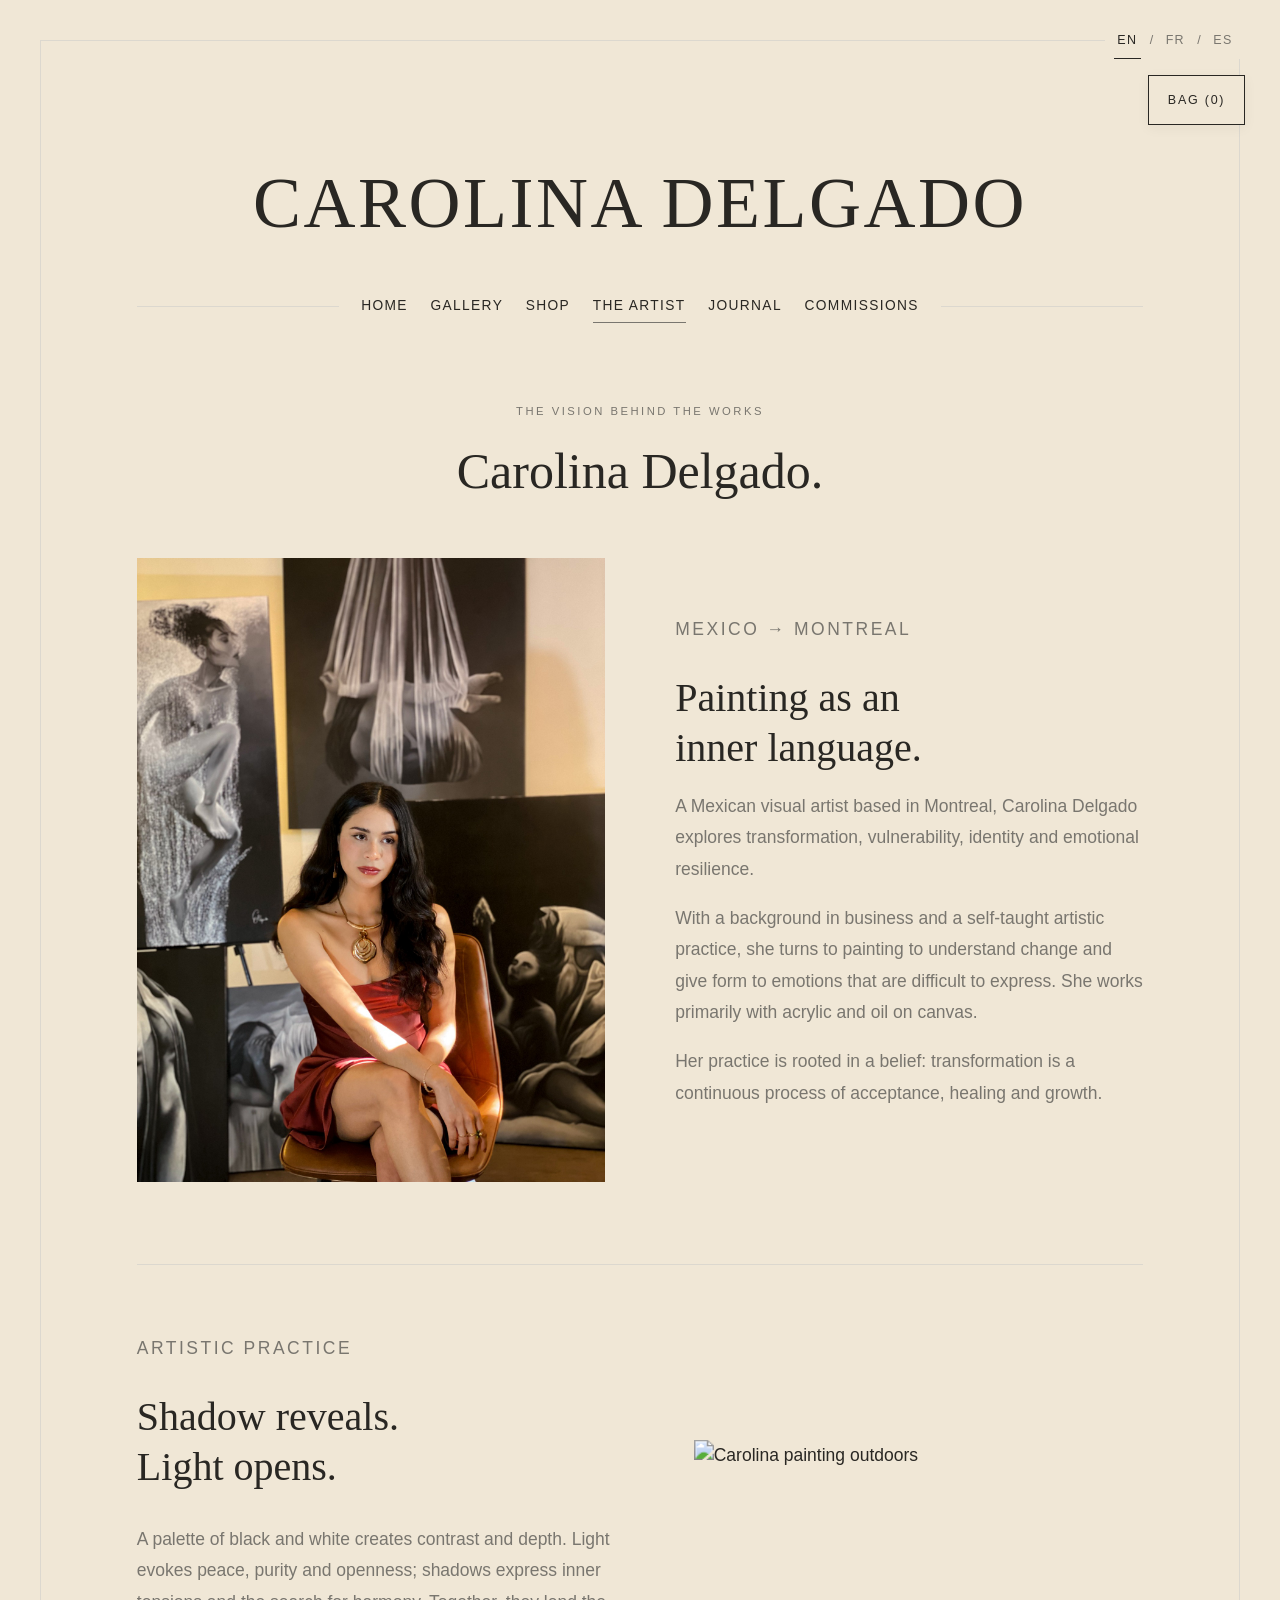
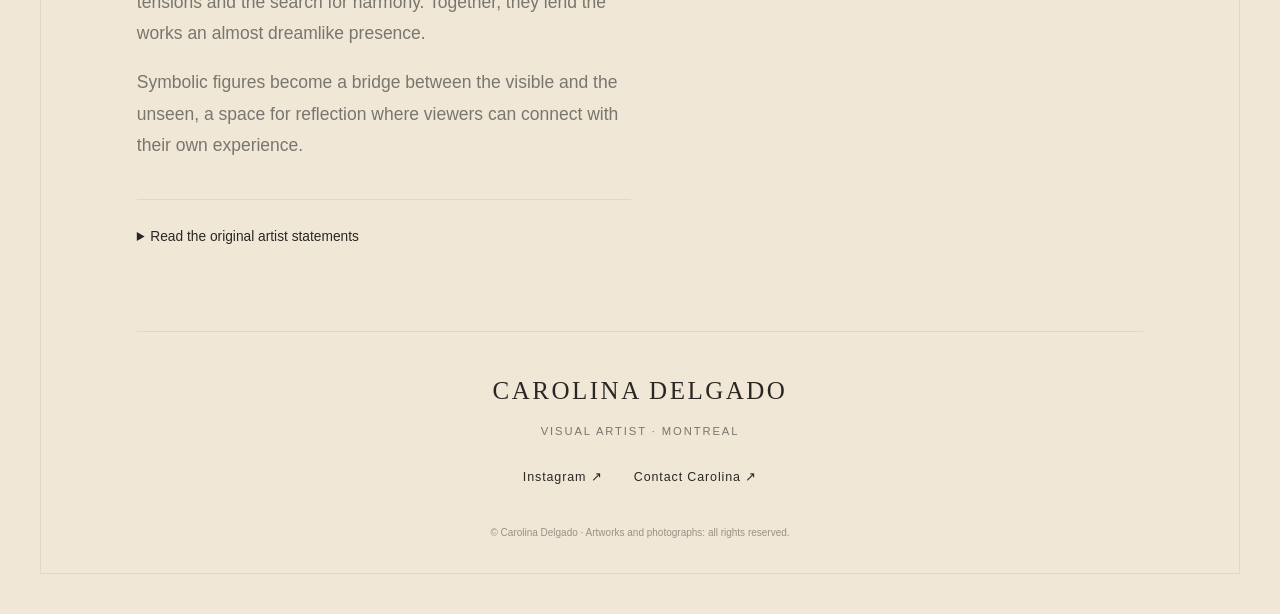
==== artiste.html @ ad7af61f "Add social sharing previews and CD favicon across the site" ====
<!doctype html><html lang="en"><head><meta charset="utf-8"><meta name="viewport" content="width=device-width,initial-scale=1"><meta name="description" content="Carolina Delgado, Mexican visual artist based in Montreal. Paintings, drawings and artworks exploring transformation, identity and light."><meta name="theme-color" content="#f6f4ee"><title>The artist · Carolina Delgado</title><link rel="stylesheet" href="style.css?v=larger3"><script src="i18n.js?v=es5"></script><script src="app.js?v=es5" defer></script><link rel="stylesheet" href="shop.css?v=global6"><script src="shop.js?v=global6" defer></script><link rel="icon" type="image/svg+xml" href="data:image/svg+xml,%3Csvg%20xmlns%3D%22http%3A%2F%2Fwww.w3.org%2F2000%2Fsvg%22%20viewBox%3D%220%200%2064%2064%22%3E%3Crect%20width%3D%2264%22%20height%3D%2264%22%20rx%3D%2212%22%20fill%3D%22%23f0e7d6%22%2F%3E%3Ctext%20x%3D%2232%22%20y%3D%2243%22%20text-anchor%3D%22middle%22%20font-family%3D%22Georgia%2Cserif%22%20font-size%3D%2231%22%20fill%3D%22%23292723%22%3ECD%3C%2Ftext%3E%3C%2Fsvg%3E"><link rel="canonical" href="https://zaboubob.github.io/Carolina-Delgado/artiste.html"><meta property="og:type" content="website"><meta property="og:site_name" content="Carolina Delgado"><meta property="og:title" content="The artist · Carolina Delgado"><meta property="og:description" content="Discover the paintings and artistic world of Carolina Delgado, a Mexican visual artist based in Montreal."><meta property="og:url" content="https://zaboubob.github.io/Carolina-Delgado/artiste.html"><meta property="og:image" content="https://zaboubob.github.io/Carolina-Delgado/assets/carolina-portrait.jpg"><meta property="og:image:secure_url" content="https://zaboubob.github.io/Carolina-Delgado/assets/carolina-portrait.jpg"><meta property="og:image:type" content="image/jpeg"><meta property="og:image:alt" content="Carolina Delgado surrounded by her paintings"><meta name="twitter:card" content="summary_large_image"><meta name="twitter:title" content="The artist · Carolina Delgado"><meta name="twitter:description" content="Discover the paintings and artistic world of Carolina Delgado, a Mexican visual artist based in Montreal."><meta name="twitter:image" content="https://zaboubob.github.io/Carolina-Delgado/assets/carolina-portrait.jpg"></head><body><div class="site-frame"><a class="skip" href="#main">Skip to content</a><header class="masthead"><div class="language-switch" role="group" aria-label="Language / Langue"><button type="button" data-language="en" lang="en" aria-pressed="true">EN</button><span aria-hidden="true">/</span><button type="button" data-language="fr" lang="fr" aria-pressed="false">FR</button><span aria-hidden="true">/</span><button type="button" data-language="es" lang="es" aria-pressed="false">ES</button></div><a class="brand" href="index.html">Carolina Delgado</a><nav aria-label="Main navigation"><a href="index.html">Home</a><a href="galerie.html">Gallery</a><a href="boutique.html">Shop</a><a href="artiste.html">The artist</a><a href="journal.html">Journal</a><a href="commandes.html">Commissions</a></nav></header><main id="main"><section class="page-heading"><p class="eyebrow">The vision behind the works</p><h1>Carolina <em>Delgado.</em></h1></section><section class="about"><img src="assets/carolina-portrait.jpg" alt="Carolina Delgado with her paintings" width="1536" height="2048"><div><p class="eyebrow">Mexico → Montreal</p><h2>Painting as an<br><em>inner language.</em></h2><p>A Mexican visual artist based in Montreal, Carolina Delgado explores transformation, vulnerability, identity and emotional resilience.</p><p>With a background in business and a self-taught artistic practice, she turns to painting to understand change and give form to emotions that are difficult to express. She works primarily with acrylic and oil on canvas.</p><p>Her practice is rooted in a belief: transformation is a continuous process of acceptance, healing and growth.</p></div></section><section class="statement artist-practice"><div class="practice-copy"><p class="eyebrow">Artistic practice</p><h2>Shadow reveals.<br><em>Light opens.</em></h2><p>A palette of black and white creates contrast and depth. Light evokes peace, purity and openness; shadows express inner tensions and the search for harmony. Together, they lend the works an almost dreamlike presence.</p><p>Symbolic figures become a bridge between the visible and the unseen, a space for reflection where viewers can connect with their own experience.</p><details><summary>Read the original artist statements</summary><p>I am a Mexican visual artist based in Montreal, Canada. My work explores themes of transformation, vulnerability, identity, and emotional resilience. Through symbolic figures and a restrained color palette, I seek to create spaces where emotion and introspection can exist without words. Although I studied business, I am a self-taught artist. Painting became my way of understanding change and giving form to emotions that are often difficult to express. Each piece is an exploration of the human experience, where symbolism becomes a bridge between the visible and the unseen. I work primarily with acrylic and oil on canvas, creating paintings that invite viewers to pause, reflect, and connect with their own inner journey. My practice is rooted in the belief that transformation is not a single moment, but a continuous process of acceptance, healing, and growth.</p><p>While I&#x27;ve explored various artistic mediums, I gravitate toward using a limited black-and-white palette, which allows me to create striking contrasts and a sense of visual depth through the interplay of shadows and light. This monochromatic approach gives my work an ethereal, almost dreamlike quality.<br><br>The intentional use of shadows in my paintings adds a layer of depth and conveys complex emotions. The light represents peace, purity, and sometimes openness, while the darker shades reflect an internal struggle and harmony. Together, these elements express profound emotional strength and sensitivity, exploring themes of identity, freedom, and self-acceptance.<br><br>Through this visual narrative, I invite reflection and emotional connection, enhancing the raw, honest beauty within each piece.</p></details></div><img class="practice-photo" src="assets/2e11e7071660e5bd1df300da87b18ff0.jpg" alt="Carolina painting outdoors" loading="lazy"></section></main><footer><a class="footer-signature" href="index.html">Carolina Delgado</a><p>Visual artist · Montreal</p><div><a href="https://www.instagram.com/artcarolinadeel/" target="_blank" rel="noopener noreferrer">Instagram ↗</a><a href="mailto:carolinadeelart@gmail.com">Contact Carolina ↗</a></div><small>© Carolina Delgado · Artworks and photographs: all rights reserved.</small></footer><dialog id="viewer"><button class="close" aria-label="Close">Close ×</button><div class="viewer-content"></div><div class="viewer-nav"><button id="prev" aria-label="Previous artwork">← Previous</button><button id="next" aria-label="Next artwork">Next →</button></div></dialog></div></body></html>
---- style.css ----
:root{--paper:#f0e7d6;--ink:#292723;--muted:#79766f;--line:#dcd8cf;--accent:#796f5f}*{box-sizing:border-box}html{scroll-behavior:smooth}body{margin:0;background:var(--paper);color:var(--ink);font:14px/1.8 Arial,Helvetica,sans-serif}.site-frame{max-width:1440px;margin:52px auto;border:1px solid var(--line);width:calc(100% - 104px)}a{color:inherit;text-decoration:none}a:hover{color:var(--accent)}button,input,textarea,select{font:inherit}button{cursor:pointer}img{display:block;max-width:100%}h1,h2,h3{font-family:Georgia,'Times New Roman',serif;font-weight:400;line-height:1.25;margin:0}h1{font-size:45px}h2{font-size:36px}h3{font-size:24px}em{font-style:normal}p{color:var(--muted)}a:focus-visible,button:focus-visible,input:focus-visible,textarea:focus-visible,select:focus-visible,summary:focus-visible{outline:2px solid var(--accent);outline-offset:5px}.masthead{position:relative;text-align:center;padding:77px 8% 32px}.brand{display:inline-block;font:clamp(32px,4.5vw,66px)/1.2 Georgia,serif;letter-spacing:2px;text-transform:uppercase}.masthead nav{display:flex;align-items:center;justify-content:center;gap:25px;margin:35px 0 0;font-size:10px;letter-spacing:1.1px;text-transform:uppercase;white-space:nowrap}.masthead nav:before,.masthead nav:after{content:'';height:1px;background:var(--line);flex:1;min-width:15px}.masthead nav a{padding:3px 0}.masthead nav a[aria-current]{border-bottom:1px solid var(--muted)}.language-switch{position:absolute;right:29px;top:18px;display:flex;align-items:center;gap:7px;color:var(--muted);font-size:10px}.language-switch button{background:transparent;color:var(--muted);border:0;padding:5px 3px;font-size:10px;letter-spacing:1px}.language-switch button[aria-pressed=true]{color:var(--ink);border-bottom:1px solid var(--ink)}.exhibition-hero{text-align:center;padding:6px 8% 65px}.exhibition-hero figure{margin:0 auto;max-width:650px}.featured-artwork{display:block;margin:auto}.featured-artwork img{width:100%;max-height:735px;object-fit:contain;object-position:center;transition:opacity .3s}.featured-artwork:hover img{opacity:.94}.exhibition-hero figcaption{margin-top:22px}.exhibition-hero h1{font-size:21px;text-transform:uppercase;letter-spacing:2px}.exhibition-hero figcaption p{font-size:10px;letter-spacing:1px;margin:6px 0 0}.exhibition-link{margin-top:35px}.exhibition-link>p{font-size:10px;text-transform:uppercase;letter-spacing:2.4px;margin:0 0 15px;color:var(--ink)}.button{display:inline-flex;align-items:center;justify-content:center;background:#eae4d8;border:1px solid var(--ink);color:var(--ink);padding:11px 28px;text-transform:uppercase;letter-spacing:1.4px;font-size:10px;min-height:43px;transition:background .2s}.button:hover{background:#ded5c4}.home-note{border-top:1px solid var(--line);padding:58px 25px 65px;text-align:center;max-width:850px;margin:auto}.home-note h2{max-width:580px;font-size:30px;margin:auto}.home-note>p:not(.eyebrow){max-width:510px;margin:20px auto 25px;font-size:12px}.eyebrow{text-transform:uppercase;letter-spacing:2px;font-size:9px;color:var(--muted);margin:0 0 22px}.text-link{font-size:10px;letter-spacing:1.3px;text-transform:uppercase;border-bottom:1px solid var(--line);padding-bottom:6px;display:inline-block}.page-heading{text-align:center;padding:30px 8% 45px}.page-heading .eyebrow{margin-bottom:15px}.page-heading h1{font-size:40px}.page-heading p:last-child{max-width:550px;margin:20px auto 0;font-size:12px}.section{padding:20px 8% 75px}.section-heading{display:flex;justify-content:space-between;align-items:end;gap:20px;margin-bottom:30px}.section-heading h2{font-size:28px}.section-heading>span{font-size:10px;text-transform:uppercase;letter-spacing:2px}.filters{display:flex;justify-content:center;gap:25px;flex-wrap:wrap;margin-bottom:30px}.filters button{background:none;border:0;border-bottom:1px solid transparent;color:var(--muted);padding:6px 0;text-transform:uppercase;letter-spacing:1.5px;font-size:10px}.filters button.active{color:var(--ink);border-color:var(--ink)}.gallery-label{text-align:center;font-size:9px;letter-spacing:1.7px;text-transform:uppercase;margin:0 0 45px}.art-grid{display:grid;grid-template-columns:repeat(3,minmax(0,1fr));gap:55px 35px}.art-card{margin:0;min-width:0}.art-image{width:100%;height:330px;padding:0;background:none;border:0;display:flex;align-items:center;justify-content:center}.art-image img{width:100%;height:100%;object-fit:contain;transition:opacity .3s}.art-image:hover img{opacity:.8}.art-card figcaption{text-align:center;padding:23px 0 20px;border-bottom:1px solid var(--line)}.art-card h3{font-size:15px;text-transform:uppercase;letter-spacing:.8px}.art-card p{font-size:10px;white-space:pre-line;margin:8px 0 0}.art-card .view{display:none}.about{display:grid;grid-template-columns:1fr 1fr;gap:7%;padding:0 8% 65px;align-items:center}.about img{width:100%}.about h2{font-size:32px}.about p{font-size:12px}.statement{border-top:1px solid var(--line);max-width:780px;margin:auto;padding:55px 25px 65px}.statement h2{font-size:32px;margin-bottom:25px}.statement p{font-size:12px}details{margin-top:30px;border-top:1px solid var(--line);padding-top:20px}summary{cursor:pointer;font-size:11px}.shop-grid{display:grid;grid-template-columns:repeat(3,1fr);gap:35px}.shop-grid article{border-top:1px solid var(--line);padding:24px 0}.shop-number{font:25px Georgia;color:#a39a8b}.shop-grid h2{font-size:26px;margin-top:25px}.shop-grid p{font-size:12px}.tag{font-size:9px;letter-spacing:1.8px;text-transform:uppercase;border:1px solid var(--line);padding:5px 10px;display:inline-block}.notice{text-align:center;border-top:1px solid var(--line);margin:45px auto 0;padding:40px 20px 0}.notice h2,.notice h3{font-size:28px}.notice p{font-size:12px;max-width:590px;margin:20px auto}.video-grid{display:grid;grid-template-columns:repeat(3,1fr);gap:25px}.video-grid figure{margin:0}.video-grid video{width:100%;max-height:480px;background:#20201c}.video-grid figcaption{text-align:center;font-size:10px;margin-top:12px;letter-spacing:1px}.contact-layout{display:grid;grid-template-columns:1fr 1fr;gap:8%;padding:0 8% 70px}.contact-layout h2{font-size:30px}.contact-layout p{font-size:12px}.contact-layout a{font-size:12px}.contact-layout small{font-size:10px}label{display:block;font-size:11px;margin-bottom:18px}input,textarea,select{display:block;width:100%;padding:11px;margin-top:7px;background:#ffffff44;border:1px solid var(--line);color:var(--ink);border-radius:0;font-size:12px}textarea{resize:vertical}.form-row{display:grid;grid-template-columns:1fr 1fr;gap:15px}.form-help,#form-status{font-size:10px!important}.skip{position:fixed;top:-100px;left:10px;z-index:100;background:white;padding:10px}.skip:focus{top:10px}footer{border-top:1px solid var(--line);margin:0 8%;padding:36px 0 25px;text-align:center}.footer-signature{font:20px Georgia;letter-spacing:2px;text-transform:uppercase}footer p{font-size:9px;letter-spacing:1.5px;text-transform:uppercase;margin:9px 0 20px}footer div{display:flex;justify-content:center;gap:25px;font-size:10px;letter-spacing:.7px}footer small{display:block;color:#999187;font-size:8px;margin-top:28px}dialog{border:1px solid var(--line);background:var(--paper);color:var(--ink);max-width:1200px;width:92vw;max-height:92vh;padding:55px 35px 25px}dialog::backdrop{background:#171612e8}.close{position:absolute;right:20px;top:15px;border:0;background:none;font-size:11px}.viewer-content{display:grid;grid-template-columns:1.2fr 1fr;gap:40px;align-items:center}.viewer-content img{width:100%;height:65vh;object-fit:contain}.viewer-content h2{font-size:34px}.viewer-content p{font-size:13px;white-space:pre-line}.viewer-content .eyebrow{font-size:9px}.viewer-nav{display:flex;justify-content:space-between;margin-top:20px;border-top:1px solid var(--line);padding-top:15px}.viewer-nav button{background:none;border:0;font-size:11px}body:has(dialog[open]){overflow:hidden}@media(max-width:1000px){.site-frame{width:calc(100% - 60px);margin:30px auto}.masthead{padding:70px 6% 30px}.masthead nav{gap:18px;font-size:9px}.art-grid{gap:40px 25px}.art-image{height:280px}.exhibition-hero figure{max-width:580px}}@media(max-width:700px){.site-frame{width:calc(100% - 24px);margin:12px auto}.masthead{padding:65px 18px 26px}.brand{font-size:30px;letter-spacing:1.4px}.language-switch{top:12px;right:17px}.masthead nav{margin-top:25px;gap:12px 18px;white-space:normal;flex-wrap:wrap;font-size:9px;line-height:1.6}.masthead nav:before,.masthead nav:after{display:none}.masthead nav a{min-height:30px}.exhibition-hero{padding:0 20px 45px}.exhibition-hero figure{max-width:500px}.featured-artwork img{max-height:none}.exhibition-hero h1{font-size:18px}.exhibition-link{margin-top:28px}.home-note{margin:0 20px;padding:40px 0}.home-note h2{font-size:25px}.page-heading{padding:20px 20px 35px}.page-heading h1{font-size:33px}.section{padding:10px 20px 45px}.art-grid{grid-template-columns:repeat(2,minmax(0,1fr));gap:30px 18px}.art-image{height:240px}.art-card h3{font-size:12px}.art-card p{font-size:9px}.art-card figcaption{padding:16px 0}.filters{gap:18px}.filters button{font-size:9px}.gallery-label{font-size:8px}.about,.contact-layout{grid-template-columns:1fr;gap:30px;padding:0 20px 45px}.about h2,.contact-layout h2{font-size:28px}.statement{padding:40px 20px}.shop-grid{grid-template-columns:1fr;gap:12px}.shop-grid h2{margin-top:10px}.notice{padding:35px 0 0}.video-grid{grid-template-columns:1fr;gap:30px}.video-grid video{max-height:570px}footer{margin:0 20px;padding-top:30px}.footer-signature{font-size:17px}.viewer-content{grid-template-columns:1fr;gap:20px}.viewer-content img{height:45vh}.viewer-content h2{font-size:28px}dialog{padding:50px 20px 20px}.viewer-content p{font-size:12px}}@media(max-width:380px){.brand{font-size:26px}.art-grid{grid-template-columns:1fr}.art-image{height:370px}}@media(prefers-reduced-motion:reduce){html{scroll-behavior:auto}*{transition:none!important}}

/* Larger reading scale and editorial artist photographs. */
@media(min-width:701px){body{zoom:1.25}.site-frame{max-width:1440px;width:calc(100% - 64px);margin:32px auto}.masthead nav{gap:18px;font-size:11px}.about p,.statement p,.contact-layout p,.shop-grid p,.page-heading p:last-child{font-size:14px}}
.studio-photo{aspect-ratio:4/5;overflow:hidden;max-width:650px}.studio-photo img{width:100%;height:100%;max-height:none;object-fit:cover;object-position:center}
.about>img{height:auto;max-height:650px;object-fit:contain}.artist-practice{display:grid;grid-template-columns:1.1fr 1fr;gap:50px;align-items:start;max-width:none;margin:0 8%;padding:55px 0 65px}.practice-photo{width:100%;height:auto;margin-top:85px}.practice-copy{min-width:0}
@media(max-width:700px){.artist-practice{grid-template-columns:1fr;margin:0 20px;gap:25px;padding:40px 0}.practice-photo{margin-top:0}.about p,.statement p,.contact-layout p,.shop-grid p,.page-heading p:last-child{font-size:15px}.masthead nav{font-size:11px}.home-note>p:not(.eyebrow){font-size:14px}}

/* Let the portrait dissolve into the paper while keeping its centre crisp. */
.studio-photo{position:relative;isolation:isolate}.studio-photo::after{content:"";position:absolute;inset:-1px;pointer-events:none;background:linear-gradient(to right,var(--paper),transparent 7%,transparent 93%,var(--paper)),linear-gradient(to bottom,var(--paper),transparent 6%,transparent 89%,var(--paper));z-index:1}.studio-photo img{mask-image:linear-gradient(to right,transparent,#000 4%,#000 96%,transparent);-webkit-mask-image:linear-gradient(to right,transparent,#000 4%,#000 96%,transparent)}
---- shop.css ----
.shop-toolbar{display:flex;justify-content:space-between;align-items:center;border-block:1px solid var(--line);padding:18px 0;margin-bottom:38px;gap:20px}.shop-toolbar p{margin:0;font-size:12px}.shop-catalog{display:grid;grid-template-columns:repeat(3,minmax(0,1fr));gap:50px 30px}.product{min-width:0}.product-image{height:340px;display:flex;align-items:center;justify-content:center;background:#e8decb;padding:20px}.product-image img{max-width:100%;height:100%;object-fit:contain;transition:transform .3s}.product-image:hover img{transform:scale(1.025)}.product-kicker{font-size:9px;letter-spacing:1.2px;margin:20px 0 10px}.product h3{font-size:25px}.product-details{font-size:12px;min-height:44px}.product-price{color:var(--ink);font-size:13px}.product details{margin:15px 0 20px;padding-top:12px}.product details p{font-size:12px}.product .add-cart{width:100%;background:var(--ink);color:var(--paper)}.product .add-cart:disabled{background:transparent;color:var(--muted);border-color:var(--line);cursor:default}.shop-categories{display:flex;gap:24px;margin-top:60px;padding-top:25px;border-top:1px solid var(--line);flex-wrap:wrap}.shop-categories p{font-size:12px}.shop-status{min-height:24px;font-size:12px}#shopping-cart{margin:0 0 0 auto;height:100dvh;max-height:100dvh;width:min(560px,100vw);max-width:100vw;padding:30px;border:0;overflow:auto}#shopping-cart::backdrop{background:#29272380}.cart-head{display:flex;justify-content:space-between;align-items:center;gap:20px;border-bottom:1px solid var(--line);padding-bottom:20px}.cart-head h2{font-size:30px}.cart-head button,.cart-row button{background:none;border:0;text-decoration:underline;font-size:12px;padding:8px 0}.cart-row{display:grid;grid-template-columns:100px 1fr;gap:22px;padding:24px 0;border-bottom:1px solid var(--line)}.cart-row img{width:100%;height:135px;object-fit:contain}.cart-row h3{font-size:22px}.cart-row p,#cart-note{font-size:12px}.empty-bag{padding:50px 0}.cart-summary{padding-top:25px}.cart-summary .button{width:100%;margin-top:15px;text-align:center}body:has(#shopping-cart[open]){overflow:hidden}@media(max-width:850px){.shop-catalog{grid-template-columns:repeat(2,minmax(0,1fr))}.product-image{height:300px}}@media(max-width:550px){.shop-catalog{grid-template-columns:1fr}.product-image{height:390px}.shop-toolbar{align-items:start}.shop-toolbar p{max-width:55%}#shopping-cart{padding:22px}.product h3{font-size:28px}}
button.product-image{width:100%;border:0;cursor:pointer}.product-purchase{border-top:1px solid var(--line);margin-top:25px;padding-top:20px}.product-purchase .product-modal-price{font:24px Georgia;color:var(--ink)}.product-purchase .add-cart{display:block;width:100%;margin:20px 0 12px;background:var(--ink);color:var(--paper)}.product-purchase .add-cart:disabled{background:transparent;color:var(--muted)}.product-purchase .text-link{background:none;border:0;border-bottom:1px solid var(--line);cursor:pointer}#product-content{display:grid;grid-template-columns:1.1fr 1fr;gap:40px;align-items:center}.product-large{width:100%;height:70vh;object-fit:contain}.product-info h2{font-size:36px}.product-info>p,.product-purchase p{font-size:13px;white-space:pre-line}#product-dialog{width:94vw;max-width:1250px;max-height:94vh;padding:55px 32px 25px}@media(max-width:700px){#product-content{grid-template-columns:1fr;gap:25px}.product-large{height:45vh}#product-dialog{padding:50px 20px 20px}.product-info h2{font-size:30px}}

/* A persistent, shared bag on every page. */
#cart-trigger{position:fixed;right:28px;top:60px;z-index:20;background:var(--paper);padding:9px 15px;min-height:40px;box-shadow:0 2px 10px #2927230d;font-size:10px}.language-switch{position:fixed;right:28px;top:18px;z-index:20;background:var(--paper);padding:0 7px}.shop-toolbar{justify-content:flex-start}.masthead{padding-top:95px}@media(max-width:700px){#cart-trigger{right:24px;top:48px;padding:7px 12px;min-height:34px;font-size:10px}.language-switch{right:24px;top:16px}.masthead{padding-top:100px}}
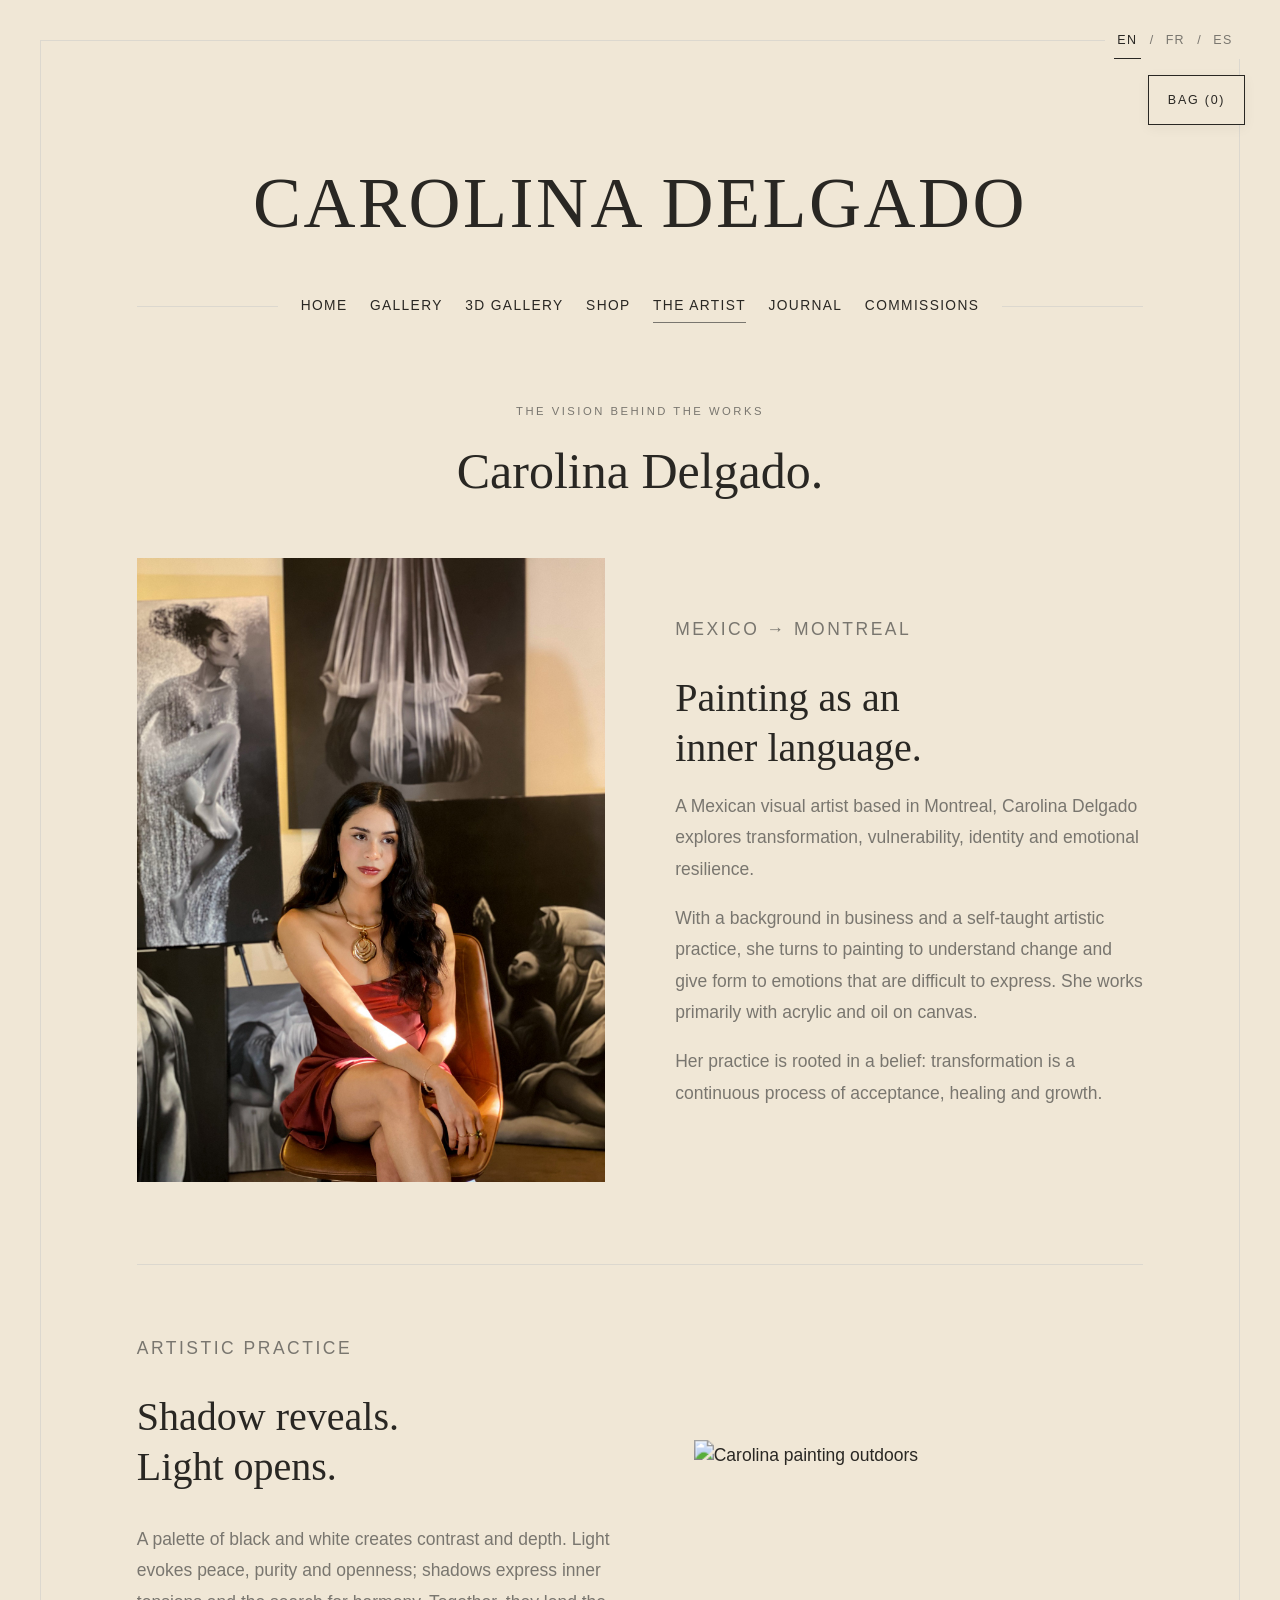
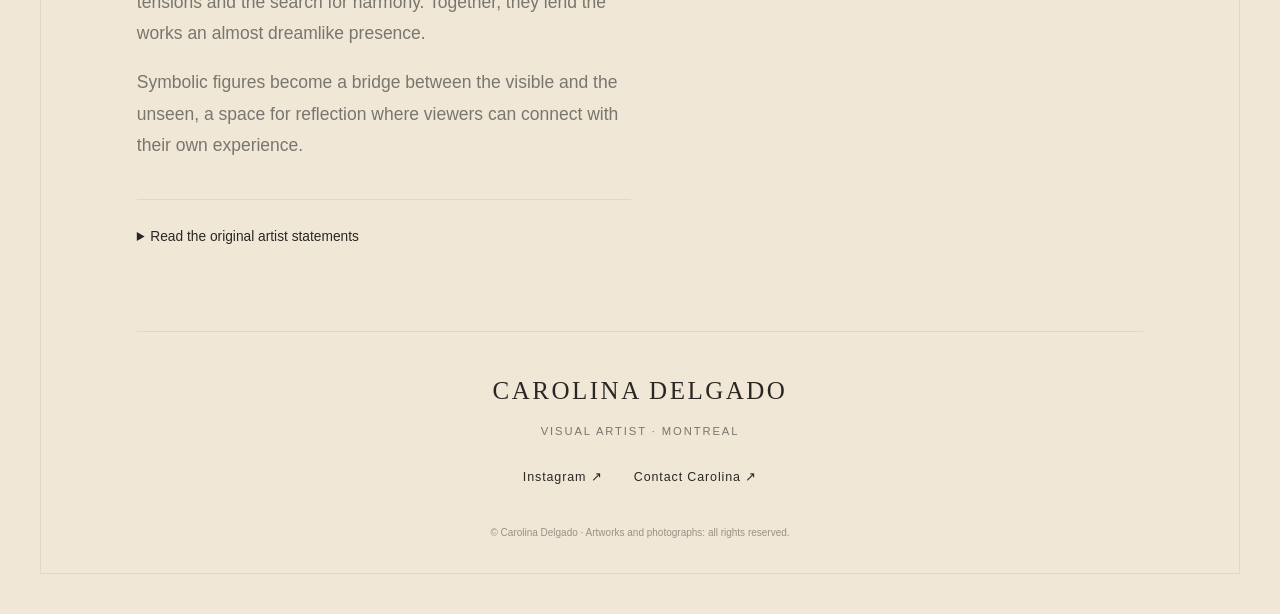
==== commit c5fd1372: "Add immersive 3D gallery with guided mouse and touch tour" ====
--- a/artiste.html
+++ b/artiste.html
@@ -1 +1 @@
-<!doctype html><html lang="en"><head><meta charset="utf-8"><meta name="viewport" content="width=device-width,initial-scale=1"><meta name="description" content="Carolina Delgado, Mexican visual artist based in Montreal. Paintings, drawings and artworks exploring transformation, identity and light."><meta name="theme-color" content="#f6f4ee"><title>The artist · Carolina Delgado</title><link rel="stylesheet" href="style.css?v=larger3"><script src="i18n.js?v=es5"></script><script src="app.js?v=es5" defer></script><link rel="stylesheet" href="shop.css?v=global6"><script src="shop.js?v=global6" defer></script><link rel="icon" type="image/svg+xml" href="data:image/svg+xml,%3Csvg%20xmlns%3D%22http%3A%2F%2Fwww.w3.org%2F2000%2Fsvg%22%20viewBox%3D%220%200%2064%2064%22%3E%3Crect%20width%3D%2264%22%20height%3D%2264%22%20rx%3D%2212%22%20fill%3D%22%23f0e7d6%22%2F%3E%3Ctext%20x%3D%2232%22%20y%3D%2243%22%20text-anchor%3D%22middle%22%20font-family%3D%22Georgia%2Cserif%22%20font-size%3D%2231%22%20fill%3D%22%23292723%22%3ECD%3C%2Ftext%3E%3C%2Fsvg%3E"><link rel="canonical" href="https://zaboubob.github.io/Carolina-Delgado/artiste.html"><meta property="og:type" content="website"><meta property="og:site_name" content="Carolina Delgado"><meta property="og:title" content="The artist · Carolina Delgado"><meta property="og:description" content="Discover the paintings and artistic world of Carolina Delgado, a Mexican visual artist based in Montreal."><meta property="og:url" content="https://zaboubob.github.io/Carolina-Delgado/artiste.html"><meta property="og:image" content="https://zaboubob.github.io/Carolina-Delgado/assets/carolina-portrait.jpg"><meta property="og:image:secure_url" content="https://zaboubob.github.io/Carolina-Delgado/assets/carolina-portrait.jpg"><meta property="og:image:type" content="image/jpeg"><meta property="og:image:alt" content="Carolina Delgado surrounded by her paintings"><meta name="twitter:card" content="summary_large_image"><meta name="twitter:title" content="The artist · Carolina Delgado"><meta name="twitter:description" content="Discover the paintings and artistic world of Carolina Delgado, a Mexican visual artist based in Montreal."><meta name="twitter:image" content="https://zaboubob.github.io/Carolina-Delgado/assets/carolina-portrait.jpg"></head><body><div class="site-frame"><a class="skip" href="#main">Skip to content</a><header class="masthead"><div class="language-switch" role="group" aria-label="Language / Langue"><button type="button" data-language="en" lang="en" aria-pressed="true">EN</button><span aria-hidden="true">/</span><button type="button" data-language="fr" lang="fr" aria-pressed="false">FR</button><span aria-hidden="true">/</span><button type="button" data-language="es" lang="es" aria-pressed="false">ES</button></div><a class="brand" href="index.html">Carolina Delgado</a><nav aria-label="Main navigation"><a href="index.html">Home</a><a href="galerie.html">Gallery</a><a href="boutique.html">Shop</a><a href="artiste.html">The artist</a><a href="journal.html">Journal</a><a href="commandes.html">Commissions</a></nav></header><main id="main"><section class="page-heading"><p class="eyebrow">The vision behind the works</p><h1>Carolina <em>Delgado.</em></h1></section><section class="about"><img src="assets/carolina-portrait.jpg" alt="Carolina Delgado with her paintings" width="1536" height="2048"><div><p class="eyebrow">Mexico → Montreal</p><h2>Painting as an<br><em>inner language.</em></h2><p>A Mexican visual artist based in Montreal, Carolina Delgado explores transformation, vulnerability, identity and emotional resilience.</p><p>With a background in business and a self-taught artistic practice, she turns to painting to understand change and give form to emotions that are difficult to express. She works primarily with acrylic and oil on canvas.</p><p>Her practice is rooted in a belief: transformation is a continuous process of acceptance, healing and growth.</p></div></section><section class="statement artist-practice"><div class="practice-copy"><p class="eyebrow">Artistic practice</p><h2>Shadow reveals.<br><em>Light opens.</em></h2><p>A palette of black and white creates contrast and depth. Light evokes peace, purity and openness; shadows express inner tensions and the search for harmony. Together, they lend the works an almost dreamlike presence.</p><p>Symbolic figures become a bridge between the visible and the unseen, a space for reflection where viewers can connect with their own experience.</p><details><summary>Read the original artist statements</summary><p>I am a Mexican visual artist based in Montreal, Canada. My work explores themes of transformation, vulnerability, identity, and emotional resilience. Through symbolic figures and a restrained color palette, I seek to create spaces where emotion and introspection can exist without words. Although I studied business, I am a self-taught artist. Painting became my way of understanding change and giving form to emotions that are often difficult to express. Each piece is an exploration of the human experience, where symbolism becomes a bridge between the visible and the unseen. I work primarily with acrylic and oil on canvas, creating paintings that invite viewers to pause, reflect, and connect with their own inner journey. My practice is rooted in the belief that transformation is not a single moment, but a continuous process of acceptance, healing, and growth.</p><p>While I&#x27;ve explored various artistic mediums, I gravitate toward using a limited black-and-white palette, which allows me to create striking contrasts and a sense of visual depth through the interplay of shadows and light. This monochromatic approach gives my work an ethereal, almost dreamlike quality.<br><br>The intentional use of shadows in my paintings adds a layer of depth and conveys complex emotions. The light represents peace, purity, and sometimes openness, while the darker shades reflect an internal struggle and harmony. Together, these elements express profound emotional strength and sensitivity, exploring themes of identity, freedom, and self-acceptance.<br><br>Through this visual narrative, I invite reflection and emotional connection, enhancing the raw, honest beauty within each piece.</p></details></div><img class="practice-photo" src="assets/2e11e7071660e5bd1df300da87b18ff0.jpg" alt="Carolina painting outdoors" loading="lazy"></section></main><footer><a class="footer-signature" href="index.html">Carolina Delgado</a><p>Visual artist · Montreal</p><div><a href="https://www.instagram.com/artcarolinadeel/" target="_blank" rel="noopener noreferrer">Instagram ↗</a><a href="mailto:carolinadeelart@gmail.com">Contact Carolina ↗</a></div><small>© Carolina Delgado · Artworks and photographs: all rights reserved.</small></footer><dialog id="viewer"><button class="close" aria-label="Close">Close ×</button><div class="viewer-content"></div><div class="viewer-nav"><button id="prev" aria-label="Previous artwork">← Previous</button><button id="next" aria-label="Next artwork">Next →</button></div></dialog></div></body></html>+<!doctype html><html lang="en"><head><meta charset="utf-8"><meta name="viewport" content="width=device-width,initial-scale=1"><meta name="description" content="Carolina Delgado, Mexican visual artist based in Montreal. Paintings, drawings and artworks exploring transformation, identity and light."><meta name="theme-color" content="#f6f4ee"><title>The artist · Carolina Delgado</title><link rel="stylesheet" href="style.css?v=larger3"><script src="i18n.js?v=3d17"></script><script src="app.js?v=es5" defer></script><link rel="stylesheet" href="shop.css?v=qty13"><script src="shop.js?v=qty13" defer></script><link rel="icon" type="image/svg+xml" href="data:image/svg+xml,%3Csvg%20xmlns%3D%22http%3A%2F%2Fwww.w3.org%2F2000%2Fsvg%22%20viewBox%3D%220%200%2064%2064%22%3E%3Crect%20width%3D%2264%22%20height%3D%2264%22%20rx%3D%2212%22%20fill%3D%22%23f0e7d6%22%2F%3E%3Ctext%20x%3D%2232%22%20y%3D%2243%22%20text-anchor%3D%22middle%22%20font-family%3D%22Georgia%2Cserif%22%20font-size%3D%2231%22%20fill%3D%22%23292723%22%3ECD%3C%2Ftext%3E%3C%2Fsvg%3E"><link rel="canonical" href="https://zaboubob.github.io/Carolina-Delgado/artiste.html"><meta property="og:type" content="website"><meta property="og:site_name" content="Carolina Delgado"><meta property="og:title" content="The artist · Carolina Delgado"><meta property="og:description" content="Discover the paintings and artistic world of Carolina Delgado, a Mexican visual artist based in Montreal."><meta property="og:url" content="https://zaboubob.github.io/Carolina-Delgado/artiste.html"><meta property="og:image" content="https://zaboubob.github.io/Carolina-Delgado/assets/carolina-portrait.jpg"><meta property="og:image:secure_url" content="https://zaboubob.github.io/Carolina-Delgado/assets/carolina-portrait.jpg"><meta property="og:image:type" content="image/jpeg"><meta property="og:image:alt" content="Carolina Delgado surrounded by her paintings"><meta name="twitter:card" content="summary_large_image"><meta name="twitter:title" content="The artist · Carolina Delgado"><meta name="twitter:description" content="Discover the paintings and artistic world of Carolina Delgado, a Mexican visual artist based in Montreal."><meta name="twitter:image" content="https://zaboubob.github.io/Carolina-Delgado/assets/carolina-portrait.jpg"></head><body><div class="site-frame"><a class="skip" href="#main">Skip to content</a><header class="masthead"><div class="language-switch" role="group" aria-label="Language / Langue"><button type="button" data-language="en" lang="en" aria-pressed="true">EN</button><span aria-hidden="true">/</span><button type="button" data-language="fr" lang="fr" aria-pressed="false">FR</button><span aria-hidden="true">/</span><button type="button" data-language="es" lang="es" aria-pressed="false">ES</button></div><a class="brand" href="index.html">Carolina Delgado</a><nav aria-label="Main navigation"><a href="index.html">Home</a><a href="galerie.html">Gallery</a><a href="galerie-3d.html">3D Gallery</a><a href="boutique.html">Shop</a><a href="artiste.html">The artist</a><a href="journal.html">Journal</a><a href="commandes.html">Commissions</a></nav></header><main id="main"><section class="page-heading"><p class="eyebrow">The vision behind the works</p><h1>Carolina <em>Delgado.</em></h1></section><section class="about"><img src="assets/carolina-portrait.jpg" alt="Carolina Delgado with her paintings" width="1536" height="2048"><div><p class="eyebrow">Mexico → Montreal</p><h2>Painting as an<br><em>inner language.</em></h2><p>A Mexican visual artist based in Montreal, Carolina Delgado explores transformation, vulnerability, identity and emotional resilience.</p><p>With a background in business and a self-taught artistic practice, she turns to painting to understand change and give form to emotions that are difficult to express. She works primarily with acrylic and oil on canvas.</p><p>Her practice is rooted in a belief: transformation is a continuous process of acceptance, healing and growth.</p></div></section><section class="statement artist-practice"><div class="practice-copy"><p class="eyebrow">Artistic practice</p><h2>Shadow reveals.<br><em>Light opens.</em></h2><p>A palette of black and white creates contrast and depth. Light evokes peace, purity and openness; shadows express inner tensions and the search for harmony. Together, they lend the works an almost dreamlike presence.</p><p>Symbolic figures become a bridge between the visible and the unseen, a space for reflection where viewers can connect with their own experience.</p><details><summary>Read the original artist statements</summary><p>I am a Mexican visual artist based in Montreal, Canada. My work explores themes of transformation, vulnerability, identity, and emotional resilience. Through symbolic figures and a restrained color palette, I seek to create spaces where emotion and introspection can exist without words. Although I studied business, I am a self-taught artist. Painting became my way of understanding change and giving form to emotions that are often difficult to express. Each piece is an exploration of the human experience, where symbolism becomes a bridge between the visible and the unseen. I work primarily with acrylic and oil on canvas, creating paintings that invite viewers to pause, reflect, and connect with their own inner journey. My practice is rooted in the belief that transformation is not a single moment, but a continuous process of acceptance, healing, and growth.</p><p>While I&#x27;ve explored various artistic mediums, I gravitate toward using a limited black-and-white palette, which allows me to create striking contrasts and a sense of visual depth through the interplay of shadows and light. This monochromatic approach gives my work an ethereal, almost dreamlike quality.<br><br>The intentional use of shadows in my paintings adds a layer of depth and conveys complex emotions. The light represents peace, purity, and sometimes openness, while the darker shades reflect an internal struggle and harmony. Together, these elements express profound emotional strength and sensitivity, exploring themes of identity, freedom, and self-acceptance.<br><br>Through this visual narrative, I invite reflection and emotional connection, enhancing the raw, honest beauty within each piece.</p></details></div><img class="practice-photo" src="assets/2e11e7071660e5bd1df300da87b18ff0.jpg" alt="Carolina painting outdoors" loading="lazy"></section></main><footer><a class="footer-signature" href="index.html">Carolina Delgado</a><p>Visual artist · Montreal</p><div><a href="https://www.instagram.com/artcarolinadeel/" target="_blank" rel="noopener noreferrer">Instagram ↗</a><a href="mailto:carolinadeelart@gmail.com">Contact Carolina ↗</a></div><small>© Carolina Delgado · Artworks and photographs: all rights reserved.</small></footer><dialog id="viewer"><button class="close" aria-label="Close">Close ×</button><div class="viewer-content"></div><div class="viewer-nav"><button id="prev" aria-label="Previous artwork">← Previous</button><button id="next" aria-label="Next artwork">Next →</button></div></dialog></div></body></html>
--- a/shop.css
+++ b/shop.css
@@ -3,3 +3,19 @@
 
 /* A persistent, shared bag on every page. */
 #cart-trigger{position:fixed;right:28px;top:60px;z-index:20;background:var(--paper);padding:9px 15px;min-height:40px;box-shadow:0 2px 10px #2927230d;font-size:10px}.language-switch{position:fixed;right:28px;top:18px;z-index:20;background:var(--paper);padding:0 7px}.shop-toolbar{justify-content:flex-start}.masthead{padding-top:95px}@media(max-width:700px){#cart-trigger{right:24px;top:48px;padding:7px 12px;min-height:34px;font-size:10px}.language-switch{right:24px;top:16px}.masthead{padding-top:100px}}
+
+.postcard-scene{position:relative;display:block;width:100%;height:100%;min-height:230px;background:radial-gradient(ellipse at 45% 40%,#f5efe3,#ded0b9);overflow:hidden}.product-image:has(.postcard-scene){padding:0}.postcard-front,.postcard-back{position:absolute;width:82%;aspect-ratio:245/156;background:#fffdf8;box-shadow:2px 10px 18px #342b2340;left:9%;top:18%;transform:rotate(-7deg);padding:12px 12px 22px;display:flex;justify-content:center;align-items:center}.postcard-back{top:27%;left:12%;transform:rotate(8deg);border:1px solid #ded9ce;padding:0}.postcard-back:before{content:"";position:absolute;left:50%;top:12%;bottom:12%;border-left:1px solid #b8afa1}.stamp-box{position:absolute;right:7%;top:10%;width:14%;height:25%;border:1px dashed #a99c89}.address-lines{position:absolute;right:6%;top:50%;width:36%;height:30%;background:repeating-linear-gradient(transparent 0,transparent 15px,#c5bdae 16px,transparent 17px)}.postcard-front img{width:100%;height:100%;max-height:100%;object-fit:contain!important;transform:none!important}.postcard-signature{position:absolute;bottom:6px;left:0;right:0;font:6px Georgia;letter-spacing:1px;text-align:center;color:#514638}.postcard-size{position:absolute;bottom:12px;left:0;right:0;font-size:11px;letter-spacing:1px;text-align:center;color:#514638}.postcard-modal{width:100%;aspect-ratio:1/1;display:flex;align-items:center}.postcard-modal .postcard-scene{height:100%;min-height:300px}.postcard-modal .postcard-front,.postcard-modal .postcard-back{top:24%}.postcard-modal .postcard-back{top:32%}.postcard-modal .postcard-signature{font-size:8px}@media(max-width:550px){.postcard-front,.postcard-back{top:22%}.postcard-back{top:31%}}
+
+.poster-scene{display:block;width:100%;height:100%;min-height:300px;position:relative;background:linear-gradient(130deg,#e1d7c7,#f3eadc);overflow:hidden}.product-image:has(.poster-scene){padding:0}.poster-paper{position:absolute;top:7%;bottom:15%;left:20%;width:60%;background:#fffdf8;padding:12px 12px 23px;box-shadow:7px 12px 18px #342b2338;transform:rotate(-3deg);display:flex;align-items:center;justify-content:center}.poster-paper img{width:100%;height:100%;object-fit:contain!important;transform:none!important}.postcard-modal .poster-scene{height:100%}.poster-paper .postcard-signature{font-size:6px}
+
+/* Full-bleed postcard fronts: artwork reaches every edge. */
+.postcard-front{padding:0;overflow:hidden;background:#292723}.postcard-front img{position:absolute;inset:0;display:block;width:100%;height:100%;max-height:none;object-fit:cover!important;object-position:center}.postcard-front .postcard-signature{left:auto;right:9px;bottom:8px;color:#fffdf8;text-shadow:0 1px 4px #000,0 0 8px #0009;font-size:7px;letter-spacing:1px;z-index:1}.postcard-modal .postcard-front .postcard-signature{font-size:9px;right:12px;bottom:11px}
+
+/* Portrait postcards preserve the composition of the original paintings. */
+.postcard-front,.postcard-back{width:55%;aspect-ratio:156/245;left:20%;top:7%;transform:rotate(-6deg)}.postcard-back{left:27%;top:10%;transform:rotate(8deg)}.postcard-scene{min-height:340px}.product-image:has(.postcard-scene){height:410px}.postcard-modal .postcard-scene{min-height:440px}.postcard-modal .postcard-front{top:7%;width:50%;left:20%}.postcard-modal .postcard-back{top:10%;width:50%;left:29%}.postcard-modal .postcard-size{bottom:18px}.postcard-front img{object-position:center}.postcard-size{bottom:15px}@media(max-width:550px){.product-image:has(.postcard-scene){height:460px}.postcard-front,.postcard-back{width:54%;top:7%;left:20%}.postcard-back{top:11%;left:28%}.postcard-modal .postcard-scene{min-height:400px}}
+
+.postcard-scene.postcard-landscape .postcard-front,.postcard-scene.postcard-landscape .postcard-back{width:82%;aspect-ratio:245/156;left:9%;top:18%;transform:rotate(-7deg)}.postcard-scene.postcard-landscape .postcard-back{left:12%;top:27%;transform:rotate(8deg)}.postcard-modal .postcard-scene.postcard-landscape .postcard-front{top:24%}.postcard-modal .postcard-scene.postcard-landscape .postcard-back{top:32%}
+
+.postcard-full-composition .postcard-front{background:#242424}.postcard-full-composition .postcard-front img{object-fit:contain!important;object-position:center}
+
+.quantity-control{display:flex;align-items:center;gap:0;margin:16px 0;flex-wrap:wrap}.quantity-control>span{font-size:12px;margin-right:15px}.quantity-control button{border:1px solid var(--line);background:transparent;color:var(--ink);width:36px;height:36px;padding:0;text-decoration:none;font-size:18px}.quantity-control input{width:48px;height:36px;padding:4px;text-align:center;margin:0;border-inline:0;appearance:textfield;-moz-appearance:textfield}.quantity-control input::-webkit-inner-spin-button{appearance:none}.cart-row .quantity-control{margin:10px 0}
